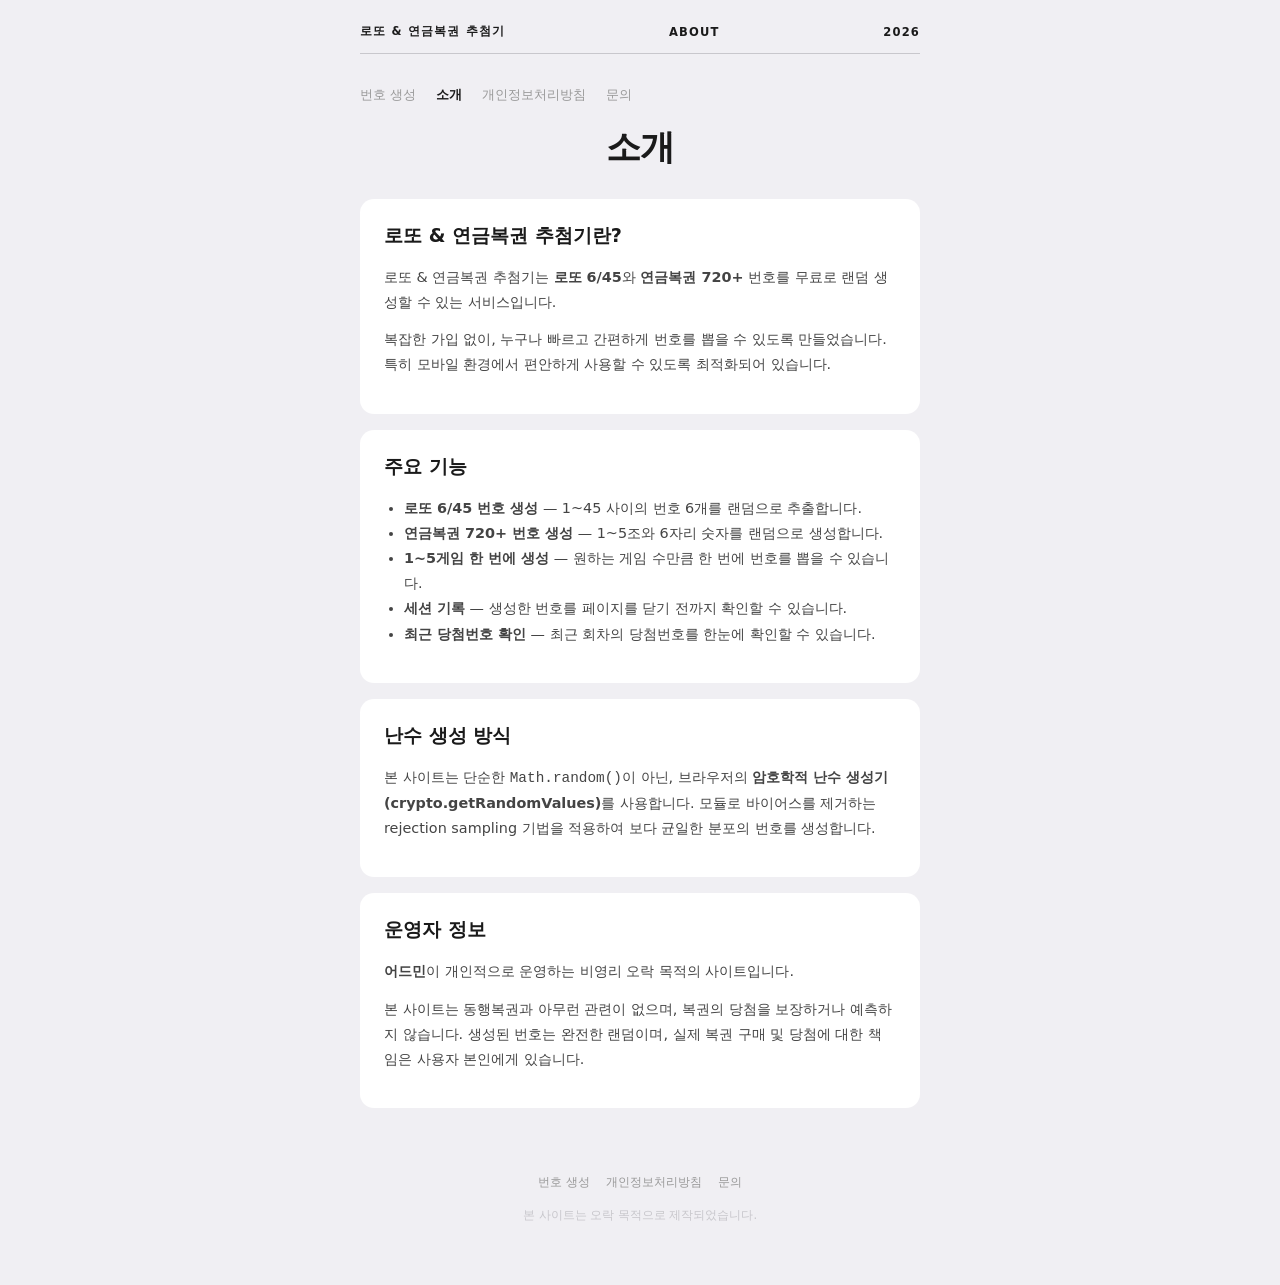
==== about.html @ 04814ff6 "코덱스 최종 피드백 5개 항목 전부 반영 1. 홈 하단 정보성 콘텐츠 추가 (구매 방법, 비교표, FAQ) 2. og:image, twitter 메타, JSON-LD (WebSit" ====
<!DOCTYPE html>
<html lang="ko">
<head>
    <meta charset="UTF-8">
    <meta name="viewport" content="width=device-width, initial-scale=1.0">
    <title>소개 — 로또 & 연금복권 추첨기</title>
    <meta name="description" content="로또 & 연금복권 추첨기 사이트 소개. 로또 6/45와 연금복권 720+ 번호를 무료로 생성할 수 있습니다.">
    <meta property="og:title" content="소개 — 로또 & 연금복권 추첨기">
    <meta property="og:description" content="로또 6/45와 연금복권 720+ 번호를 무료로 생성할 수 있는 서비스입니다.">
    <meta property="og:type" content="website">
    <meta property="og:url" content="https://www.plasmalotto.com/about.html">
    <meta property="og:image" content="https://www.plasmalotto.com/og-image.svg">
    <meta name="twitter:card" content="summary">
    <meta name="twitter:title" content="소개 — 로또 & 연금복권 추첨기">
    <meta name="twitter:description" content="로또 6/45와 연금복권 720+ 번호를 무료로 생성할 수 있는 서비스입니다.">
    <link rel="canonical" href="https://www.plasmalotto.com/about.html">
    <script async src="https://pagead2.googlesyndication.com/pagead/js/adsbygoogle.js?client=ca-pub-9818455528660030" crossorigin="anonymous"></script>
    <link rel="stylesheet" href="css/style.css">
</head>
<body>
    <div class="top-header">
        <span>로또 & 연금복권 추첨기</span>
        <span>About</span>
        <span>2026</span>
    </div>
    <div class="header-line"></div>

    <nav class="nav">
        <a href="index.html">번호 생성</a>
        <a href="about.html" class="active">소개</a>
        <a href="privacy.html">개인정보처리방침</a>
        <a href="contact.html">문의</a>
    </nav>

    <h1 class="site-title">소개</h1>

    <div class="page-content">
        <div class="card">
            <h2>로또 & 연금복권 추첨기란?</h2>
            <p>로또 & 연금복권 추첨기는 <strong>로또 6/45</strong>와 <strong>연금복권 720+</strong> 번호를 무료로 랜덤 생성할 수 있는 서비스입니다.</p>
            <p>복잡한 가입 없이, 누구나 빠르고 간편하게 번호를 뽑을 수 있도록 만들었습니다. 특히 모바일 환경에서 편안하게 사용할 수 있도록 최적화되어 있습니다.</p>
        </div>

        <div class="card">
            <h2>주요 기능</h2>
            <ul>
                <li><strong>로또 6/45 번호 생성</strong> — 1~45 사이의 번호 6개를 랜덤으로 추출합니다.</li>
                <li><strong>연금복권 720+ 번호 생성</strong> — 1~5조와 6자리 숫자를 랜덤으로 생성합니다.</li>
                <li><strong>1~5게임 한 번에 생성</strong> — 원하는 게임 수만큼 한 번에 번호를 뽑을 수 있습니다.</li>
                <li><strong>세션 기록</strong> — 생성한 번호를 페이지를 닫기 전까지 확인할 수 있습니다.</li>
                <li><strong>최근 당첨번호 확인</strong> — 최근 회차의 당첨번호를 한눈에 확인할 수 있습니다.</li>
            </ul>
        </div>

        <div class="card">
            <h2>난수 생성 방식</h2>
            <p>본 사이트는 단순한 <code>Math.random()</code>이 아닌, 브라우저의 <strong>암호학적 난수 생성기(crypto.getRandomValues)</strong>를 사용합니다. 모듈로 바이어스를 제거하는 rejection sampling 기법을 적용하여 보다 균일한 분포의 번호를 생성합니다.</p>
        </div>

        <div class="card">
            <h2>운영자 정보</h2>
            <p><strong>어드민</strong>이 개인적으로 운영하는 비영리 오락 목적의 사이트입니다.</p>
            <p>본 사이트는 동행복권과 아무런 관련이 없으며, 복권의 당첨을 보장하거나 예측하지 않습니다. 생성된 번호는 완전한 랜덤이며, 실제 복권 구매 및 당첨에 대한 책임은 사용자 본인에게 있습니다.</p>
        </div>
    </div>

    <footer>
        <div class="footer-links">
            <a href="index.html">번호 생성</a>
            <a href="privacy.html">개인정보처리방침</a>
            <a href="contact.html">문의</a>
        </div>
        <p>본 사이트는 오락 목적으로 제작되었습니다.</p>
    </footer>
</body>
</html>
---- css/style.css ----
/* ── 리셋 ── */
* {
    margin: 0;
    padding: 0;
    box-sizing: border-box;
    -webkit-tap-highlight-color: transparent;
}

body {
    font-family: -apple-system, 'Segoe UI', system-ui, sans-serif;
    background: #F0EFF3;
    min-height: 100vh;
    min-height: 100dvh;
    color: #1A1A1A;
    display: flex;
    flex-direction: column;
    align-items: center;
    padding: 0 20px 60px;
}

/* ── 스크린리더 전용 ── */
.sr-only {
    position: absolute;
    width: 1px;
    height: 1px;
    padding: 0;
    margin: -1px;
    overflow: hidden;
    clip: rect(0,0,0,0);
    white-space: nowrap;
    border: 0;
}

/* ── 상단 헤더 ── */
.top-header {
    width: 100%;
    max-width: 560px;
    display: flex;
    justify-content: space-between;
    align-items: center;
    padding: 24px 0 14px;
    font-size: 0.72rem;
    letter-spacing: 0.1em;
    text-transform: uppercase;
    color: #1A1A1A;
    font-weight: 600;
}

.header-line {
    width: 100%;
    max-width: 560px;
    height: 1px;
    background: #C8C7CC;
    margin-bottom: 32px;
}

/* ── 네비게이션 ── */
.nav {
    width: 100%;
    max-width: 560px;
    display: flex;
    gap: 20px;
    margin-bottom: 24px;
    flex-wrap: wrap;
}

.nav a {
    color: #999;
    text-decoration: none;
    font-size: 0.82rem;
    font-weight: 500;
    transition: color 0.15s;
}

.nav a:hover {
    color: #1A1A1A;
}

.nav a.active {
    color: #1A1A1A;
    font-weight: 700;
}

/* ── 타이틀 ── */
.site-title {
    font-size: 2.2rem;
    font-weight: 800;
    letter-spacing: -0.03em;
    margin-bottom: 32px;
    text-align: center;
    line-height: 1.1;
}

/* ── 페이지 콘텐츠 ── */
.page-content {
    width: 100%;
    max-width: 560px;
}

.page-content h2 {
    font-size: 1.2rem;
    font-weight: 700;
    margin-bottom: 16px;
}

.page-content h3 {
    font-size: 1rem;
    font-weight: 700;
    margin: 24px 0 10px;
}

.page-content p {
    font-size: 0.9rem;
    line-height: 1.75;
    color: #444;
    margin-bottom: 12px;
}

.page-content ul {
    font-size: 0.9rem;
    line-height: 1.75;
    color: #444;
    margin-bottom: 12px;
    padding-left: 20px;
}

.page-content a {
    color: #1A1A1A;
    font-weight: 600;
}

/* ── 카드 ── */
.card {
    background: #fff;
    border-radius: 14px;
    padding: 24px;
    margin-bottom: 16px;
}

/* ── 구분선 ── */
.divider {
    height: 1px;
    background: #D5D4D8;
    margin: 24px 0;
}

/* ── 탭 ── */
.tabs {
    display: flex;
    gap: 0;
    margin-bottom: 28px;
    width: 100%;
    max-width: 560px;
}

.tab {
    flex: 1;
    padding: 14px 0;
    border: none;
    background: transparent;
    color: #AAAAAA;
    font-size: 0.95rem;
    font-weight: 600;
    cursor: pointer;
    transition: color 0.2s;
    border-bottom: 2px solid #E8E7EB;
    letter-spacing: 0.01em;
    outline: none;
}

.tab.active {
    color: #1A1A1A;
    border-bottom-color: #1A1A1A;
}

.tab:hover:not(.active) {
    color: #666;
}

.tab:focus-visible {
    outline: 2px solid #1A1A1A;
    outline-offset: -2px;
    border-radius: 4px;
}

/* ── 패널 ── */
.panel {
    width: 100%;
    max-width: 560px;
}

.panel[hidden] {
    display: none;
}

/* ── 섹션 ── */
.section {
    margin-bottom: 24px;
}

.section-header {
    display: flex;
    justify-content: space-between;
    align-items: baseline;
    margin-bottom: 20px;
}

.section-title {
    font-size: 1.05rem;
    font-weight: 700;
}

.draw-day {
    font-size: 0.75rem;
    color: #999;
    font-weight: 500;
}

/* ── 마감 카운트다운 ── */
.countdown {
    font-size: 0.82rem;
    font-weight: 700;
    color: #D4443B;
    margin-bottom: 16px;
    padding: 8px 12px;
    background: #FDF2F1;
    border-radius: 8px;
    text-align: center;
}

.countdown.closed {
    color: #999;
    background: #F0EFF3;
}

.section-divider {
    height: 1px;
    background: #D5D4D8;
    margin-bottom: 24px;
}

/* ── 게임 수 선택 ── */
.game-count {
    display: flex;
    align-items: center;
    gap: 12px;
    margin-bottom: 24px;
}

.game-count label {
    color: #888;
    font-size: 0.85rem;
    font-weight: 500;
}

.game-count select {
    background: #fff;
    border: 1px solid #D5D4D8;
    color: #1A1A1A;
    padding: 10px 16px;
    border-radius: 8px;
    font-size: 0.9rem;
    cursor: pointer;
    outline: none;
    font-weight: 500;
    min-height: 44px;
}

.game-count select:focus {
    border-color: #1A1A1A;
}

.price-hint {
    color: #999;
    font-size: 0.82rem;
    font-weight: 500;
}

/* ── 결과 영역 ── */
.results-card {
    background: #fff;
    border-radius: 14px;
    padding: 4px 16px;
    margin-bottom: 8px;
    min-height: 0;
}

.results-card:empty {
    display: none;
}

/* ── 로또 볼 ── */
.lotto-balls {
    display: flex;
    justify-content: center;
    align-items: center;
    gap: 7px;
    flex-wrap: wrap;
    min-height: 48px;
}

.ball {
    width: 46px;
    height: 46px;
    border-radius: 50%;
    display: flex;
    align-items: center;
    justify-content: center;
    font-size: 1.05rem;
    font-weight: 800;
    opacity: 0;
    transition: opacity 0.3s ease;
    will-change: opacity;
}

.ball.show {
    opacity: 1;
}

/* 정적 볼 (당첨번호 표시용) */
.ball.static {
    opacity: 1;
}

.ball.range-1 { background: #F5DEB3; color: #8B6914; }
.ball.range-2 { background: #C6DEF1; color: #2B5F8A; }
.ball.range-3 { background: #F0C4C4; color: #993333; }
.ball.range-4 { background: #D5D5D5; color: #4A4A4A; }
.ball.range-5 { background: #C4DFC4; color: #2D6B2D; }

/* ── 연금복권 ── */
.pension-result {
    display: flex;
    justify-content: center;
    align-items: center;
    gap: 5px;
    flex-wrap: wrap;
    min-height: 48px;
}

.pension-group {
    background: #1A1A1A;
    color: #fff;
    padding: 10px 16px;
    border-radius: 8px;
    font-size: 1.1rem;
    font-weight: 800;
    letter-spacing: 0.02em;
    opacity: 0;
    transition: opacity 0.3s ease;
    will-change: opacity;
}

.pension-group.show, .pension-group.static {
    opacity: 1;
}

.pension-separator {
    font-size: 1rem;
    color: #C8C7CC;
    opacity: 0;
    transition: opacity 0.25s ease;
}

.pension-separator.show, .pension-separator.static {
    opacity: 1;
}

.pension-digit {
    width: 40px;
    height: 48px;
    border-radius: 8px;
    display: flex;
    align-items: center;
    justify-content: center;
    font-size: 1.2rem;
    font-weight: 800;
    background: #F7F7F9;
    border: 1px solid #E0DFE3;
    color: #1A1A1A;
    opacity: 0;
    transition: opacity 0.3s ease;
    will-change: opacity;
}

.pension-digit.show, .pension-digit.static {
    opacity: 1;
}

/* ── 버튼 ── */
.btn-area {
    text-align: center;
    margin-top: 24px;
}

.generate-btn {
    width: 100%;
    padding: 16px 36px;
    border-radius: 12px;
    border: none;
    font-size: 1rem;
    font-weight: 700;
    cursor: pointer;
    transition: background 0.15s, transform 0.1s;
    background: #1A1A1A;
    color: #fff;
    letter-spacing: 0.02em;
    min-height: 52px;
}

.generate-btn:hover {
    background: #333;
}

.generate-btn:active {
    transform: scale(0.98);
    background: #000;
}

.generate-btn:focus-visible {
    outline: 2px solid #1A1A1A;
    outline-offset: 2px;
}

/* ── 다중 게임 결과 ── */
.multi-result {
    padding: 16px 0;
    border-bottom: 1px solid #F0EFF3;
}

.multi-result:last-child {
    border-bottom: none;
}

.multi-result .game-label {
    font-size: 0.72rem;
    color: #BBBBBB;
    margin-bottom: 10px;
    text-align: left;
    font-weight: 600;
    letter-spacing: 0.08em;
    text-transform: uppercase;
}

.multi-result .lotto-balls,
.multi-result .pension-result {
    min-height: auto;
}

/* ── 당첨번호 섹션 ── */
.winning-section {
    margin-bottom: 32px;
}

.winning-card {
    background: #F9F6F0;
    border-radius: 14px;
    padding: 6px 0;
    overflow: hidden;
    border-left: 3px solid #D4A843;
}

.winning-round {
    padding: 18px 20px;
    border-bottom: 1px solid #EDE9E0;
}

.winning-round:last-child {
    border-bottom: none;
}

.winning-round .round-info {
    display: flex;
    justify-content: space-between;
    align-items: center;
    margin-bottom: 14px;
}

.winning-round .round-number {
    font-size: 0.85rem;
    font-weight: 800;
    color: #B8942E;
}

.winning-round .round-date {
    font-size: 0.72rem;
    color: #999;
    font-weight: 500;
}

.winning-round .prize-info {
    font-size: 0.82rem;
    font-weight: 700;
    color: #D4A843;
    margin-bottom: 12px;
}

.winning-round .prize-info .winners {
    font-size: 0.72rem;
    font-weight: 500;
    color: #999;
    margin-left: 6px;
}

/* 연금복권 당첨금 테이블 */
.pension-prize-table {
    width: 100%;
    border-collapse: collapse;
    font-size: 0.75rem;
    margin-bottom: 14px;
}

.pension-prize-table th {
    text-align: left;
    font-weight: 600;
    color: #999;
    font-size: 0.68rem;
    letter-spacing: 0.04em;
    padding: 6px 8px;
    border-bottom: 1px solid #E8E4D8;
}

.pension-prize-table td {
    padding: 5px 8px;
    border-bottom: 1px solid #F0ECE2;
    color: #555;
}

.pension-prize-table tr:last-child td {
    border-bottom: none;
}

.pension-prize-table .rank {
    font-weight: 700;
    color: #B8942E;
    width: 44px;
}

.pension-prize-table .condition {
    color: #777;
}

.pension-prize-table .amount {
    font-weight: 700;
    color: #1A1A1A;
    text-align: right;
    white-space: nowrap;
}

.pension-prize-table tr.highlight td {
    background: rgba(212, 168, 67, 0.08);
}

.pension-prize-table tr.bonus-row td {
    border-top: 1px solid #E0DCD0;
}

.winning-round .prize-info {
    line-height: 1.7;
}

.winning-round .lotto-balls {
    gap: 5px;
    min-height: auto;
}

.winning-round .ball {
    width: 38px;
    height: 38px;
    font-size: 0.9rem;
}

/* 당첨번호 카드 위 연금복권 스타일 */
.winning-round .pension-group {
    background: #B8942E;
    color: #fff;
}

.winning-round .pension-digit {
    background: #fff;
    border-color: #E0DCD4;
    color: #1A1A1A;
}

.winning-round .pension-separator {
    color: #CCC;
}

/* ── 히스토리 ── */
.history-section {
    margin-top: 32px;
    width: 100%;
}

.history-header {
    display: flex;
    align-items: center;
    justify-content: space-between;
    margin-bottom: 12px;
}

.history-header h3 {
    font-size: 0.8rem;
    color: #999;
    font-weight: 600;
    letter-spacing: 0.04em;
}

.clear-btn {
    background: none;
    border: 1px solid #D5D4D8;
    color: #999;
    padding: 6px 14px;
    border-radius: 6px;
    font-size: 0.75rem;
    cursor: pointer;
    transition: all 0.15s;
    font-weight: 500;
    min-height: 36px;
}

.clear-btn:hover {
    color: #1A1A1A;
    border-color: #1A1A1A;
}

.clear-btn:focus-visible {
    outline: 2px solid #1A1A1A;
    outline-offset: 1px;
}

.history-item {
    background: #fff;
    border-radius: 10px;
    padding: 12px 14px;
    margin-bottom: 6px;
    display: flex;
    align-items: center;
    gap: 12px;
    font-size: 0.9rem;
}

.history-item .time {
    color: #BBBBBB;
    font-size: 0.72rem;
    min-width: 42px;
    font-weight: 500;
    font-variant-numeric: tabular-nums;
}

.history-balls {
    display: flex;
    gap: 4px;
    align-items: center;
    flex-wrap: wrap;
}

.history-balls .mini-ball {
    width: 28px;
    height: 28px;
    border-radius: 50%;
    display: flex;
    align-items: center;
    justify-content: center;
    font-size: 0.7rem;
    font-weight: 700;
}

.history-pension-nums {
    display: flex;
    gap: 4px;
    align-items: center;
}

.history-pension-nums .mini-digit {
    background: #F0EFF3;
    padding: 4px 7px;
    border-radius: 4px;
    font-size: 0.78rem;
    font-weight: 700;
    color: #1A1A1A;
}

.history-pension-nums .mini-group {
    background: #1A1A1A;
    color: #fff;
    padding: 4px 9px;
    border-radius: 4px;
    font-size: 0.78rem;
    font-weight: 700;
    margin-right: 4px;
}

/* ── 폼 ── */
.form-group {
    margin-bottom: 16px;
}

.form-group label {
    display: block;
    font-size: 0.85rem;
    font-weight: 600;
    color: #444;
    margin-bottom: 6px;
}

.form-group input,
.form-group textarea {
    width: 100%;
    padding: 12px 14px;
    border: 1px solid #D5D4D8;
    border-radius: 8px;
    font-size: 0.9rem;
    font-family: inherit;
    outline: none;
    background: #fff;
    min-height: 44px;
}

.form-group textarea {
    min-height: 120px;
    resize: vertical;
}

.form-group input:focus,
.form-group textarea:focus {
    border-color: #1A1A1A;
}

.submit-btn {
    padding: 14px 32px;
    border-radius: 8px;
    border: none;
    font-size: 0.9rem;
    font-weight: 700;
    cursor: pointer;
    background: #1A1A1A;
    color: #fff;
    min-height: 48px;
    transition: background 0.15s;
}

.submit-btn:hover {
    background: #333;
}

/* ── 정보성 콘텐츠 (홈 하단) ── */
.info-content {
    width: 100%;
    max-width: 560px;
    margin-top: 40px;
}

.info-section {
    margin-bottom: 28px;
}

.info-section h2 {
    font-size: 1.05rem;
    font-weight: 700;
    margin-bottom: 12px;
    color: #1A1A1A;
}

.info-section p {
    font-size: 0.88rem;
    line-height: 1.75;
    color: #555;
    margin-bottom: 8px;
}

.compare-table {
    width: 100%;
    border-collapse: collapse;
    font-size: 0.8rem;
    margin-top: 8px;
}

.compare-table th,
.compare-table td {
    padding: 8px 10px;
    border-bottom: 1px solid #E8E7EB;
    text-align: center;
}

.compare-table thead th {
    font-weight: 700;
    color: #1A1A1A;
    background: #F7F7F9;
    border-bottom: 2px solid #D5D4D8;
}

.compare-table td.label {
    font-weight: 600;
    color: #888;
    text-align: left;
}

.faq-item {
    margin-bottom: 16px;
}

.faq-item h3 {
    font-size: 0.9rem;
    font-weight: 700;
    color: #1A1A1A;
    margin-bottom: 6px;
}

.faq-item p {
    font-size: 0.85rem;
    line-height: 1.7;
    color: #666;
}

/* ── 푸터 ── */
footer {
    margin-top: 48px;
    color: #C8C7CC;
    font-size: 0.72rem;
    text-align: center;
    line-height: 1.8;
    width: 100%;
    max-width: 560px;
}

footer a {
    color: #999;
    text-decoration: none;
}

footer a:hover {
    color: #1A1A1A;
}

.footer-links {
    display: flex;
    justify-content: center;
    gap: 16px;
    margin-bottom: 12px;
}

/* ── 모바일 최적화 ── */
@media (max-width: 480px) {
    body {
        padding: 0 16px 48px;
    }

    .site-title {
        font-size: 1.8rem;
        margin-bottom: 24px;
    }

    .top-header {
        padding: 20px 0 12px;
        font-size: 0.65rem;
    }

    .header-line {
        margin-bottom: 24px;
    }

    .tabs {
        margin-bottom: 24px;
    }

    .tab {
        font-size: 0.9rem;
        padding: 12px 0;
    }

    .section-header {
        margin-bottom: 16px;
    }

    .section-divider {
        margin-bottom: 20px;
    }

    .game-count {
        margin-bottom: 20px;
    }

    .results-card {
        padding: 2px 12px;
        border-radius: 12px;
    }

    .multi-result {
        padding: 14px 0;
    }

    .ball {
        width: 42px;
        height: 42px;
        font-size: 0.95rem;
    }

    .lotto-balls {
        gap: 5px;
    }

    .pension-digit {
        width: 36px;
        height: 44px;
        font-size: 1.05rem;
    }

    .pension-group {
        padding: 8px 14px;
        font-size: 1rem;
    }

    .pension-result {
        gap: 4px;
    }

    .btn-area {
        margin-top: 20px;
    }

    .generate-btn {
        min-height: 50px;
        border-radius: 10px;
    }

    .winning-round {
        padding: 14px 16px;
    }

    .winning-round .ball {
        width: 34px;
        height: 34px;
        font-size: 0.82rem;
    }

    .nav {
        gap: 14px;
    }

    .card {
        padding: 20px 16px;
    }
}
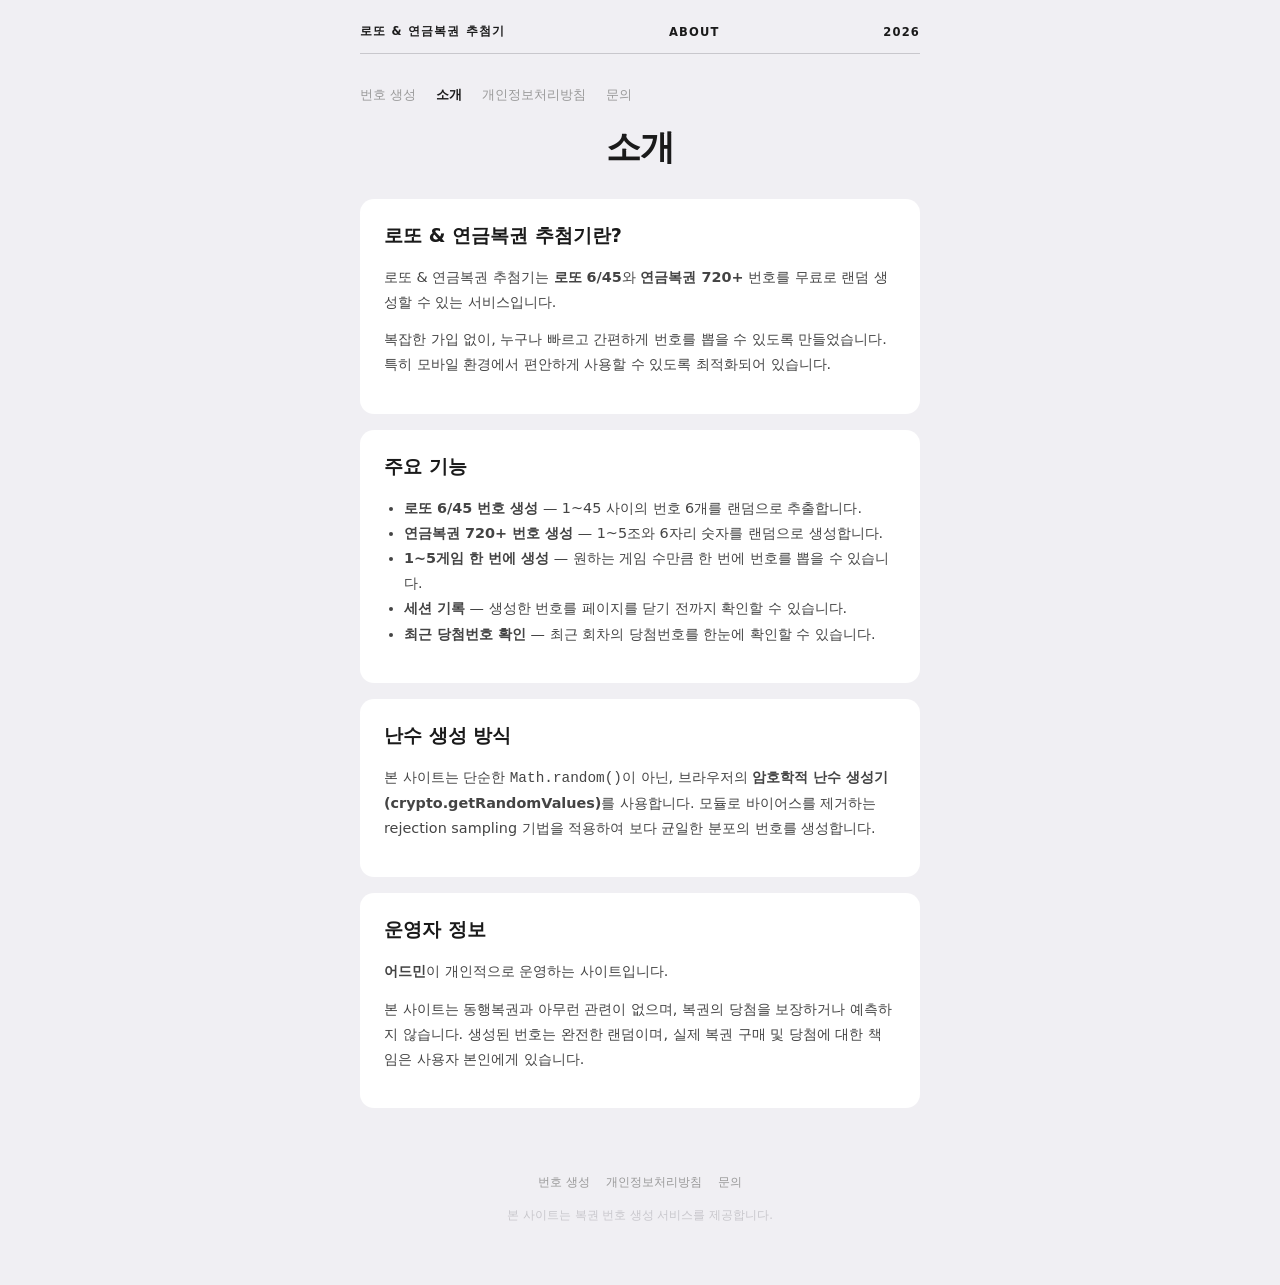
==== commit 4f5b41f6: "비영리 문구 제거, 개인 운영 사이트로 수정 (AdSense 일치)" ====
--- a/about.html
+++ b/about.html
@@ -9,7 +9,7 @@
     <meta property="og:description" content="로또 6/45와 연금복권 720+ 번호를 무료로 생성할 수 있는 서비스입니다.">
     <meta property="og:type" content="website">
     <meta property="og:url" content="https://www.plasmalotto.com/about.html">
-    <meta property="og:image" content="https://www.plasmalotto.com/og-image.svg">
+    <meta property="og:image" content="https://www.plasmalotto.com/og-image.png">
     <meta name="twitter:card" content="summary">
     <meta name="twitter:title" content="소개 — 로또 & 연금복권 추첨기">
     <meta name="twitter:description" content="로또 6/45와 연금복권 720+ 번호를 무료로 생성할 수 있는 서비스입니다.">
@@ -59,7 +59,7 @@
 
         <div class="card">
             <h2>운영자 정보</h2>
-            <p><strong>어드민</strong>이 개인적으로 운영하는 비영리 오락 목적의 사이트입니다.</p>
+            <p><strong>어드민</strong>이 개인적으로 운영하는 사이트입니다.</p>
             <p>본 사이트는 동행복권과 아무런 관련이 없으며, 복권의 당첨을 보장하거나 예측하지 않습니다. 생성된 번호는 완전한 랜덤이며, 실제 복권 구매 및 당첨에 대한 책임은 사용자 본인에게 있습니다.</p>
         </div>
     </div>
@@ -70,7 +70,7 @@
             <a href="privacy.html">개인정보처리방침</a>
             <a href="contact.html">문의</a>
         </div>
-        <p>본 사이트는 오락 목적으로 제작되었습니다.</p>
+        <p>본 사이트는 복권 번호 생성 서비스를 제공합니다.</p>
     </footer>
 </body>
 </html>
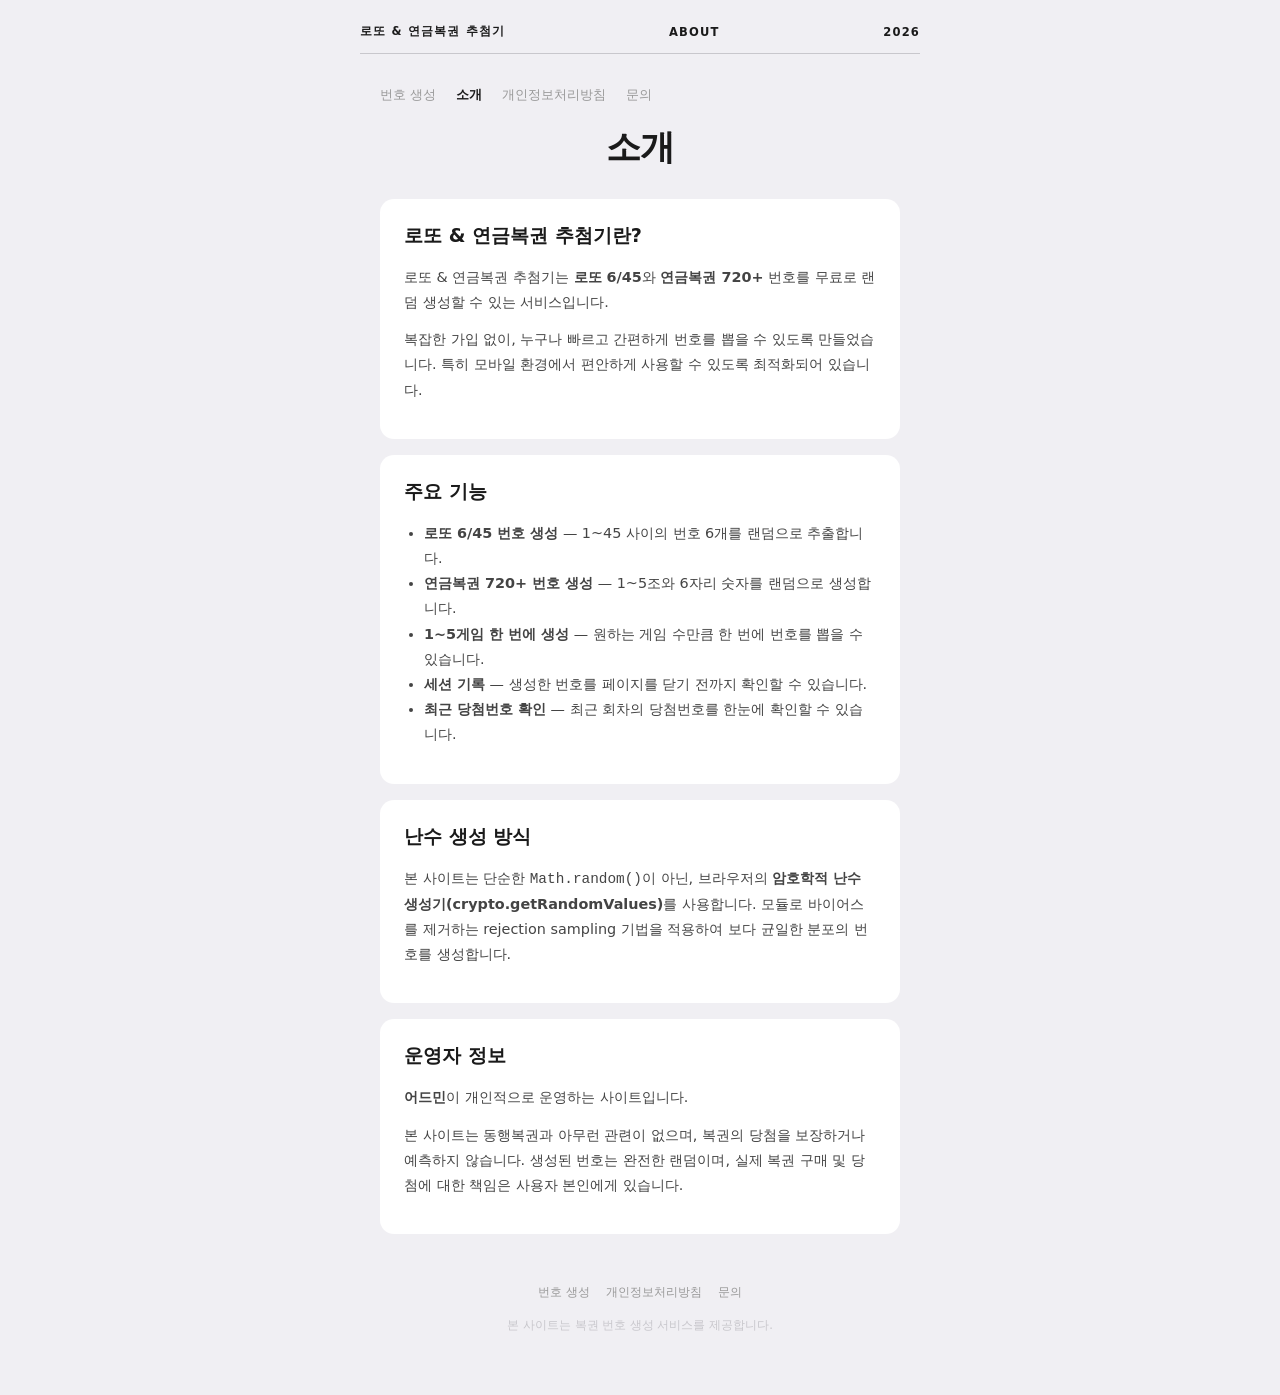
==== commit ac5dfec6: "SEO 1순위: 파비콘 + JSON-LD 스키마 + title 정리 - favicon.svg (P 모노그램) 추가, 4개 페이지에 link 태그 연결 - index.html tit" ====
--- a/about.html
+++ b/about.html
@@ -3,6 +3,8 @@
 <head>
     <meta charset="UTF-8">
     <meta name="viewport" content="width=device-width, initial-scale=1.0">
+    <link rel="icon" type="image/svg+xml" href="favicon.svg">
+    <link rel="apple-touch-icon" href="favicon.svg">
     <title>소개 — 로또 & 연금복권 추첨기</title>
     <meta name="description" content="로또 & 연금복권 추첨기 사이트 소개. 로또 6/45와 연금복권 720+ 번호를 무료로 생성할 수 있습니다.">
     <meta property="og:title" content="소개 — 로또 & 연금복권 추첨기">
--- a/css/style.css
+++ b/css/style.css
@@ -12,10 +12,17 @@
     min-height: 100vh;
     min-height: 100dvh;
     color: #1A1A1A;
-    display: flex;
-    flex-direction: column;
-    align-items: center;
-    padding: 0 20px 60px;
+    padding: 0 0 60px;
+    margin: 0;
+}
+
+/* 전체 콘텐츠 중앙 정렬 래퍼 */
+body > * {
+    max-width: 560px;
+    margin-left: auto;
+    margin-right: auto;
+    padding-left: 20px;
+    padding-right: 20px;
 }
 
 /* ── 스크린리더 전용 ── */
@@ -34,7 +41,6 @@
 /* ── 상단 헤더 ── */
 .top-header {
     width: 100%;
-    max-width: 560px;
     display: flex;
     justify-content: space-between;
     align-items: center;
@@ -48,7 +54,6 @@
 
 .header-line {
     width: 100%;
-    max-width: 560px;
     height: 1px;
     background: #C8C7CC;
     margin-bottom: 32px;
@@ -57,7 +62,6 @@
 /* ── 네비게이션 ── */
 .nav {
     width: 100%;
-    max-width: 560px;
     display: flex;
     gap: 20px;
     margin-bottom: 24px;
@@ -150,7 +154,6 @@
     gap: 0;
     margin-bottom: 28px;
     width: 100%;
-    max-width: 560px;
 }
 
 .tab {
@@ -186,7 +189,6 @@
 /* ── 패널 ── */
 .panel {
     width: 100%;
-    max-width: 560px;
 }
 
 .panel[hidden] {
@@ -747,7 +749,6 @@
 /* ── 정보성 콘텐츠 (홈 하단) ── */
 .info-content {
     width: 100%;
-    max-width: 560px;
     margin-top: 40px;
 }
 
@@ -821,7 +822,6 @@
     text-align: center;
     line-height: 1.8;
     width: 100%;
-    max-width: 560px;
 }
 
 footer a {
@@ -843,7 +843,12 @@
 /* ── 모바일 최적화 ── */
 @media (max-width: 480px) {
     body {
-        padding: 0 16px 48px;
+        padding: 0 0 48px;
+    }
+
+    body > * {
+        padding-left: 16px;
+        padding-right: 16px;
     }
 
     .site-title {
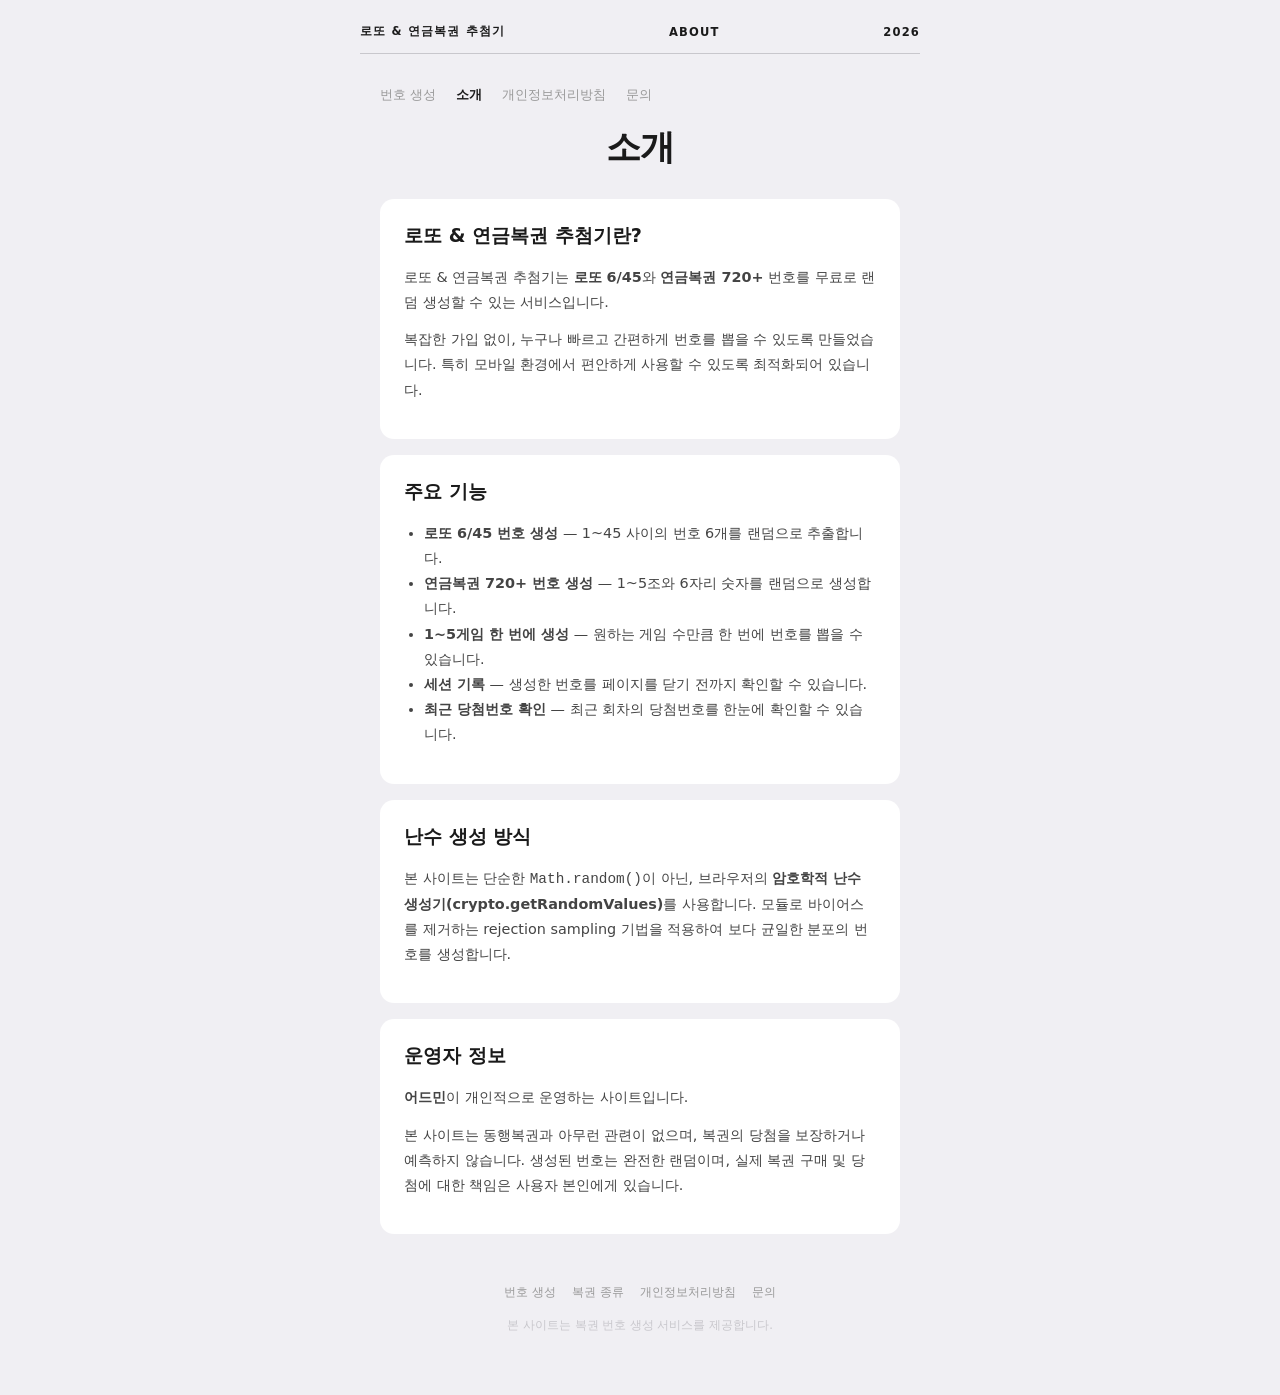
==== commit 24157189: "옵션 C: 한국 복권 종류 비교 페이지 신규 추가 - lottery-types.html 신규 작성   · 로또 6/45, 연금복권 720+, 스피또(500/1000/2000) 3종" ====
--- a/about.html
+++ b/about.html
@@ -69,6 +69,7 @@
     <footer>
         <div class="footer-links">
             <a href="index.html">번호 생성</a>
+            <a href="lottery-types.html">복권 종류</a>
             <a href="privacy.html">개인정보처리방침</a>
             <a href="contact.html">문의</a>
         </div>
--- a/css/style.css
+++ b/css/style.css
@@ -444,6 +444,21 @@
     text-transform: uppercase;
 }
 
+.balance-badge {
+    display: inline-block;
+    margin-left: 8px;
+    padding: 2px 8px;
+    background: #E8F2E8;
+    color: #2D6B2D;
+    font-size: 0.68rem;
+    font-weight: 700;
+    border-radius: 10px;
+    border: 1px solid #C4DFC4;
+    vertical-align: middle;
+    letter-spacing: 0;
+    text-transform: none;
+}
+
 .multi-result .lotto-balls,
 .multi-result .pension-result {
     min-height: auto;
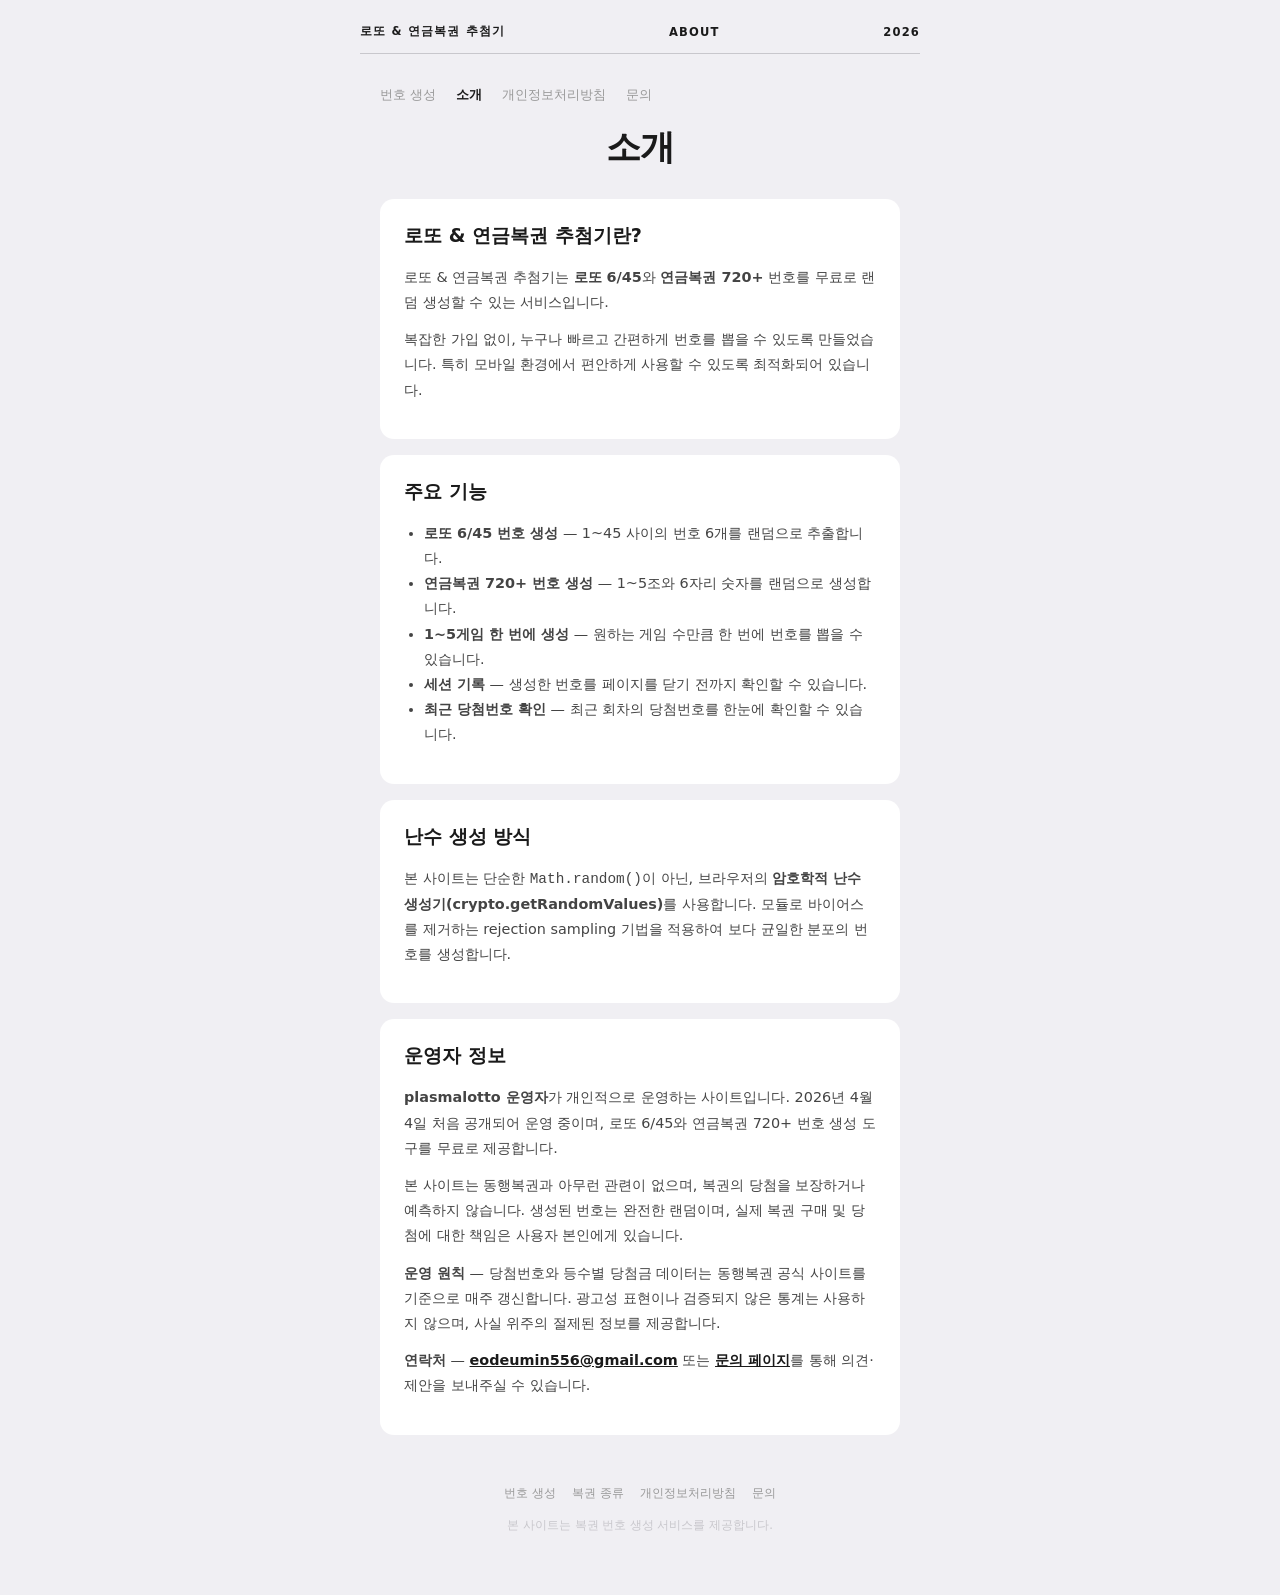
==== commit 5e29b9b6: "3-3 운영자 정보 보강: 닉네임 통일 + 시작일/연락처/원칙 추가 - about.html 운영자 정보 카드 2문단 → 4문단으로 강화   · 닉네임 "어드민" → "plasmal" ====
--- a/about.html
+++ b/about.html
@@ -61,8 +61,10 @@
 
         <div class="card">
             <h2>운영자 정보</h2>
-            <p><strong>어드민</strong>이 개인적으로 운영하는 사이트입니다.</p>
+            <p><strong>plasmalotto 운영자</strong>가 개인적으로 운영하는 사이트입니다. 2026년 4월 4일 처음 공개되어 운영 중이며, 로또 6/45와 연금복권 720+ 번호 생성 도구를 무료로 제공합니다.</p>
             <p>본 사이트는 동행복권과 아무런 관련이 없으며, 복권의 당첨을 보장하거나 예측하지 않습니다. 생성된 번호는 완전한 랜덤이며, 실제 복권 구매 및 당첨에 대한 책임은 사용자 본인에게 있습니다.</p>
+            <p><strong>운영 원칙</strong> — 당첨번호와 등수별 당첨금 데이터는 동행복권 공식 사이트를 기준으로 매주 갱신합니다. 광고성 표현이나 검증되지 않은 통계는 사용하지 않으며, 사실 위주의 절제된 정보를 제공합니다.</p>
+            <p><strong>연락처</strong> — <a href="mailto:eodeumin556@gmail.com">eodeumin556@gmail.com</a> 또는 <a href="contact.html">문의 페이지</a>를 통해 의견·제안을 보내주실 수 있습니다.</p>
         </div>
     </div>
 
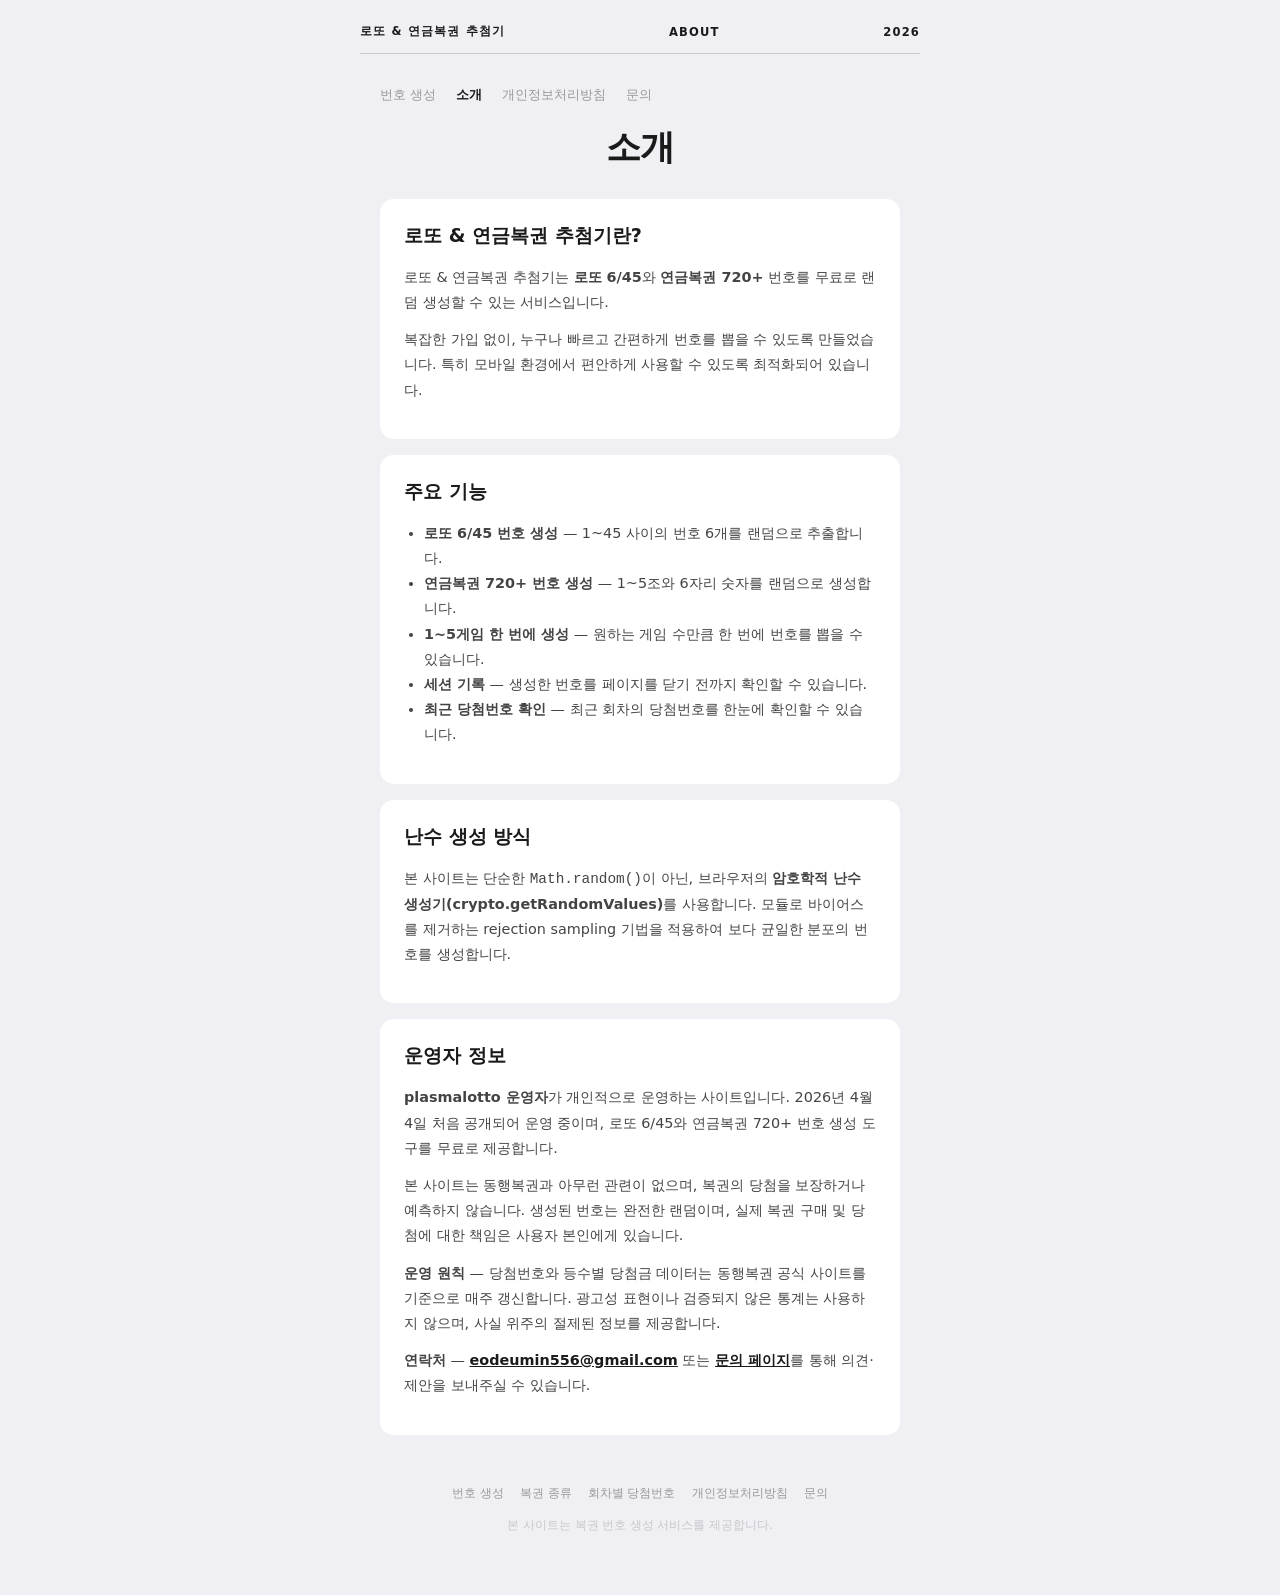
==== commit 7cc816bd: "3-1 회차별 당첨번호 페이지 신규 + 역대 1218회 데이터 - winning-history.html 신규 작성   · 1회(2002-12-07) ~ 1218회(2026-04-0" ====
--- a/about.html
+++ b/about.html
@@ -72,6 +72,7 @@
         <div class="footer-links">
             <a href="index.html">번호 생성</a>
             <a href="lottery-types.html">복권 종류</a>
+            <a href="winning-history.html">회차별 당첨번호</a>
             <a href="privacy.html">개인정보처리방침</a>
             <a href="contact.html">문의</a>
         </div>
--- a/css/style.css
+++ b/css/style.css
@@ -962,3 +962,145 @@
         padding: 20px 16px;
     }
 }
+
+/* ── 회차별 당첨번호 (winning-history.html) ── */
+.history-search {
+    display: flex;
+    gap: 8px;
+    flex-wrap: wrap;
+}
+
+.history-search input {
+    flex: 1;
+    min-width: 0;
+    padding: 9px 12px;
+    border: 1px solid #D5D4D8;
+    border-radius: 6px;
+    font-size: 0.9rem;
+    background: #fff;
+    color: #1A1A1A;
+}
+
+.history-search input:focus {
+    outline: 2px solid #1A1A1A;
+    outline-offset: -1px;
+}
+
+.history-search button {
+    padding: 9px 16px;
+    background: #1A1A1A;
+    color: #fff;
+    border: none;
+    border-radius: 6px;
+    cursor: pointer;
+    font-size: 0.85rem;
+    font-weight: 600;
+}
+
+.history-search button.secondary {
+    background: #F0EFF3;
+    color: #1A1A1A;
+    border: 1px solid #D5D4D8;
+}
+
+.history-info {
+    font-size: 0.82rem;
+    color: #888;
+    margin-bottom: 12px;
+}
+
+.history-round {
+    padding: 14px 0;
+    border-bottom: 1px solid #F0EFF3;
+    transition: background 0.5s ease;
+}
+
+.history-round:last-child {
+    border-bottom: none;
+}
+
+.history-round.highlight {
+    background: #FFF7E6;
+}
+
+.history-round .round-info {
+    display: flex;
+    justify-content: space-between;
+    align-items: baseline;
+    margin-bottom: 10px;
+    font-size: 0.85rem;
+}
+
+.history-round .round-number {
+    font-weight: 700;
+    color: #1A1A1A;
+    font-size: 0.92rem;
+}
+
+.history-round .round-date {
+    color: #888;
+}
+
+.history-round .lotto-balls {
+    display: flex;
+    align-items: center;
+    flex-wrap: wrap;
+    gap: 5px;
+    justify-content: flex-start;
+}
+
+.history-round .ball {
+    width: 34px;
+    height: 34px;
+    font-size: 0.78rem;
+    font-weight: 700;
+}
+
+.history-round .bonus-sep {
+    margin: 0 4px;
+    color: #BBB;
+    font-size: 0.9rem;
+}
+
+.history-pagination {
+    display: flex;
+    align-items: center;
+    flex-wrap: wrap;
+    gap: 4px;
+    margin-top: 18px;
+    padding-top: 16px;
+    border-top: 1px solid #E8E7EB;
+}
+
+.history-pagination button {
+    padding: 6px 11px;
+    background: #fff;
+    color: #1A1A1A;
+    border: 1px solid #D5D4D8;
+    border-radius: 4px;
+    cursor: pointer;
+    font-size: 0.82rem;
+    font-weight: 600;
+}
+
+.history-pagination button:hover {
+    background: #F0EFF3;
+}
+
+.history-pagination button.active {
+    background: #1A1A1A;
+    color: #fff;
+    border-color: #1A1A1A;
+}
+
+.history-pagination .ellipsis {
+    margin: 0 4px;
+    color: #999;
+    font-size: 0.85rem;
+}
+
+.history-pagination .page-info {
+    margin-left: auto;
+    color: #999;
+    font-size: 0.78rem;
+}
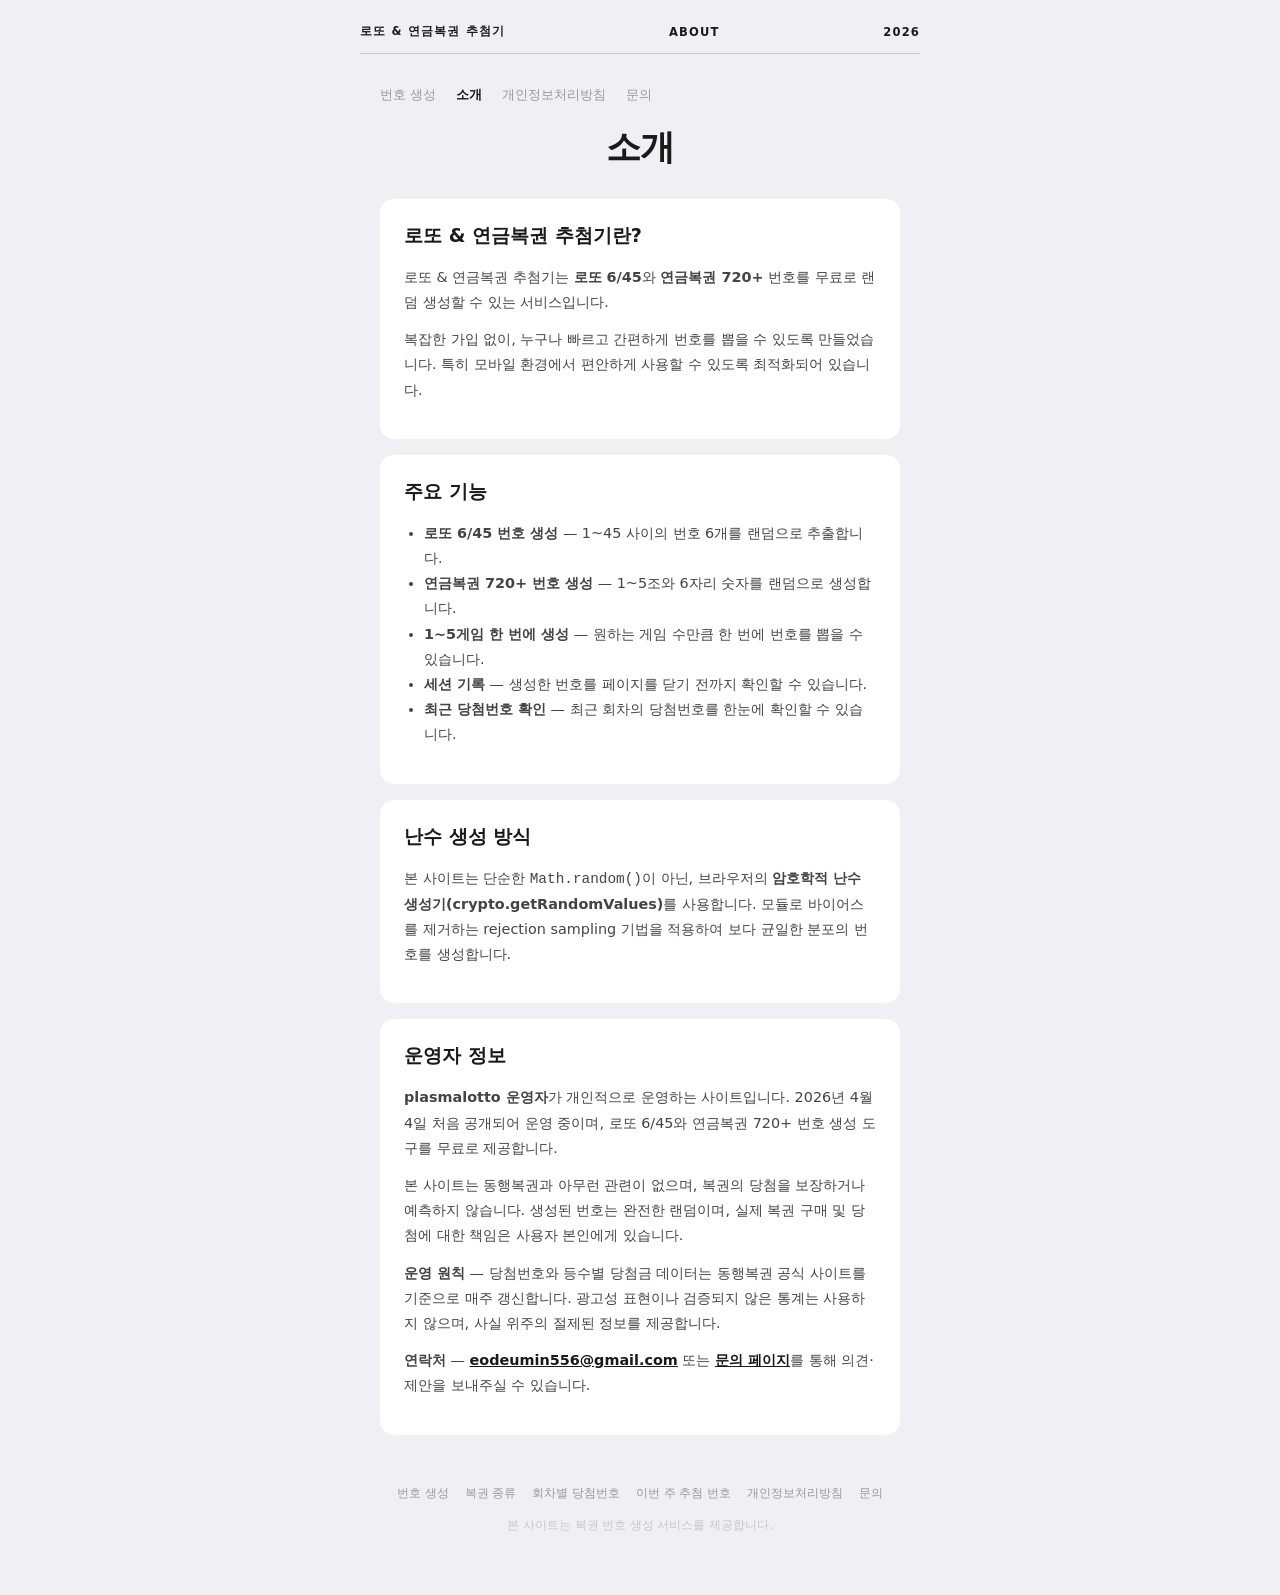
==== commit 5e90d76a: "3-2 이번 주 추첨 번호 페이지 신규 추가 - weekly-numbers.html 신규 작성   · 다음 회차 번호를 시드로 한 결정적 PRNG (Mulberry32)   · 같" ====
--- a/about.html
+++ b/about.html
@@ -73,6 +73,7 @@
             <a href="index.html">번호 생성</a>
             <a href="lottery-types.html">복권 종류</a>
             <a href="winning-history.html">회차별 당첨번호</a>
+            <a href="weekly-numbers.html">이번 주 추첨 번호</a>
             <a href="privacy.html">개인정보처리방침</a>
             <a href="contact.html">문의</a>
         </div>
